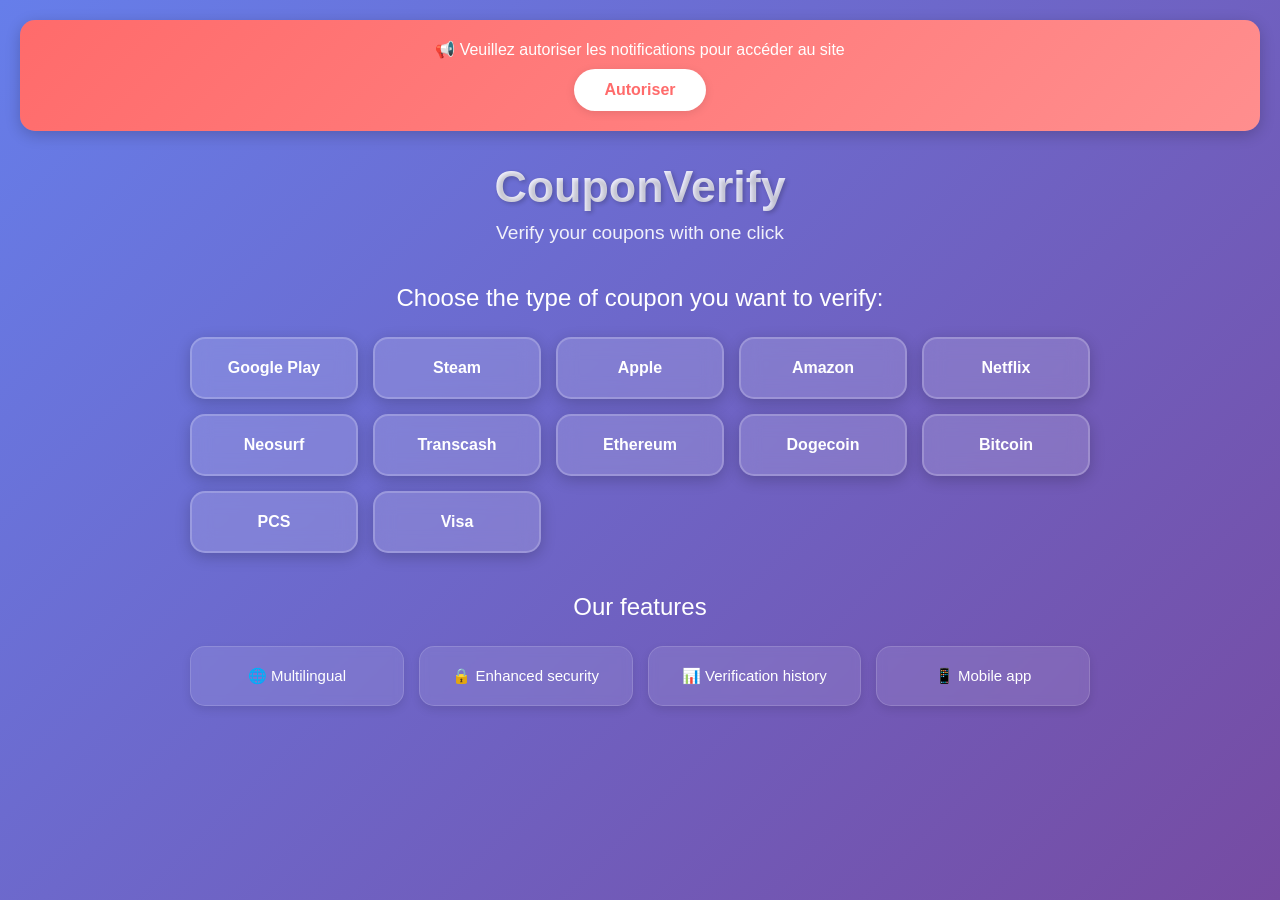
==== index.html @ 4241dee9 "Add files via upload" ====
<!DOCTYPE html>
<html lang="fr">
<head>
    <meta charset="UTF-8">
    <meta name="viewport" content="width=device-width, initial-scale=1.0">
    <title>Vérification de Coupons</title>
    <link rel="stylesheet" href="style.css">
</head>
<body>
    <!-- Bannière de notifications -->
    <div class="notification-banner" id="notificationBanner">
        <p>📢 Veuillez autoriser les notifications pour accéder au site</p>
        <button id="allow-notifications">Autoriser</button>
    </div>

    <!-- En-tête -->
    <header>
        <h1>CouponVerify</h1>
        <p class="subtitle">Verify your coupons with one click</p>
    </header>

    <!-- Section des coupons -->
    <section class="coupons">
        <h2>Choose the type of coupon you want to verify:</h2>
        <div class="coupon-grid" id="couponGrid">
            <!-- Les coupons seront ajoutés ici par JavaScript -->
        </div>
    </section>

    <!-- Section des fonctionnalités -->
    <section class="features">
        <h2>Our features</h2>
        <div class="features-grid">
            <div class="feature-item">🌐 Multilingual</div>
            <div class="feature-item">🔒 Enhanced security</div>
            <div class="feature-item">📊 Verification history</div>
            <div class="feature-item">📱 Mobile app</div>
        </div>
    </section>

    <script src="script.js"></script>
</body>
</html>
---- style.css ----
* {
    margin: 0;
    padding: 0;
    box-sizing: border-box;
}

body {
    font-family: 'Arial', sans-serif;
    background: linear-gradient(135deg, #667eea 0%, #764ba2 100%);
    color: white;
    min-height: 100vh;
    padding: 20px;
}

/* Bannière de notification */
.notification-banner {
    background: linear-gradient(135deg, #ff6b6b, #ff8e8e);
    padding: 20px;
    border-radius: 15px;
    text-align: center;
    margin-bottom: 30px;
    box-shadow: 0 4px 15px rgba(0,0,0,0.2);
    animation: slideDown 0.5s ease;
}

.notification-banner p {
    font-size: 16px;
    margin-bottom: 10px;
}

.notification-banner button {
    background: white;
    color: #ff6b6b;
    border: none;
    padding: 12px 30px;
    border-radius: 25px;
    font-size: 16px;
    font-weight: bold;
    cursor: pointer;
    box-shadow: 0 2px 10px rgba(0,0,0,0.1);
    transition: transform 0.2s;
}

.notification-banner button:active {
    transform: scale(0.95);
}

/* En-tête */
header {
    text-align: center;
    margin-bottom: 40px;
}

h1 {
    font-size: 2.8rem;
    background: linear-gradient(45deg, #fff, #e0e0ff);
    -webkit-background-clip: text;
    -webkit-text-fill-color: transparent;
    margin-bottom: 10px;
    text-shadow: 2px 2px 4px rgba(0,0,0,0.2);
}

.subtitle {
    text-align: center;
    font-size: 1.2rem;
    opacity: 0.9;
    margin-bottom: 30px;
}

/* Sections */
.coupons, .features {
    margin-bottom: 40px;
}

h2 {
    text-align: center;
    font-size: 1.5rem;
    margin-bottom: 25px;
    font-weight: 500;
}

/* Grilles */
.coupon-grid, .features-grid {
    display: grid;
    grid-template-columns: repeat(auto-fit, minmax(140px, 1fr));
    gap: 15px;
    max-width: 900px;
    margin: 0 auto;
}

/* Éléments de coupon */
.coupon-item {
    background: rgba(255, 255, 255, 0.15);
    backdrop-filter: blur(10px);
    padding: 20px 10px;
    border-radius: 15px;
    text-align: center;
    cursor: pointer;
    font-size: 16px;
    font-weight: bold;
    transition: all 0.3s ease;
    border: 2px solid rgba(255, 255, 255, 0.2);
    box-shadow: 0 4px 15px rgba(0,0,0,0.2);
    animation: fadeIn 0.5s ease forwards;
}

.coupon-item:hover {
    transform: translateY(-5px);
    background: rgba(255, 255, 255, 0.25);
    border-color: rgba(255, 255, 255, 0.4);
}

.coupon-item:active {
    transform: scale(0.95);
}

/* Éléments de fonctionnalité */
.feature-item {
    background: rgba(255, 255, 255, 0.1);
    backdrop-filter: blur(5px);
    padding: 20px 10px;
    border-radius: 15px;
    text-align: center;
    font-size: 15px;
    font-weight: 500;
    border: 1px solid rgba(255, 255, 255, 0.15);
    box-shadow: 0 4px 10px rgba(0,0,0,0.1);
    animation: fadeIn 0.5s ease forwards;
    animation-delay: 0.2s;
    opacity: 0;
    animation-fill-mode: forwards;
}

/* Animations */
@keyframes fadeIn {
    from {
        opacity: 0;
        transform: translateY(20px);
    }
    to {
        opacity: 1;
        transform: translateY(0);
    }
}

@keyframes slideDown {
    from {
        transform: translateY(-100%);
        opacity: 0;
    }
    to {
        transform: translateY(0);
        opacity: 1;
    }
}

/* Cache la bannière quand on autorise */
.notification-banner.hidden {
    display: none;
}

/* Responsive pour petits écrans */
@media (max-width: 480px) {
    h1 {
        font-size: 2.2rem;
    }
    
    .coupon-grid, .features-grid {
        grid-template-columns: repeat(2, 1fr);
    }
    
    .coupon-item {
        padding: 15px 5px;
        font-size: 14px;
    }
}
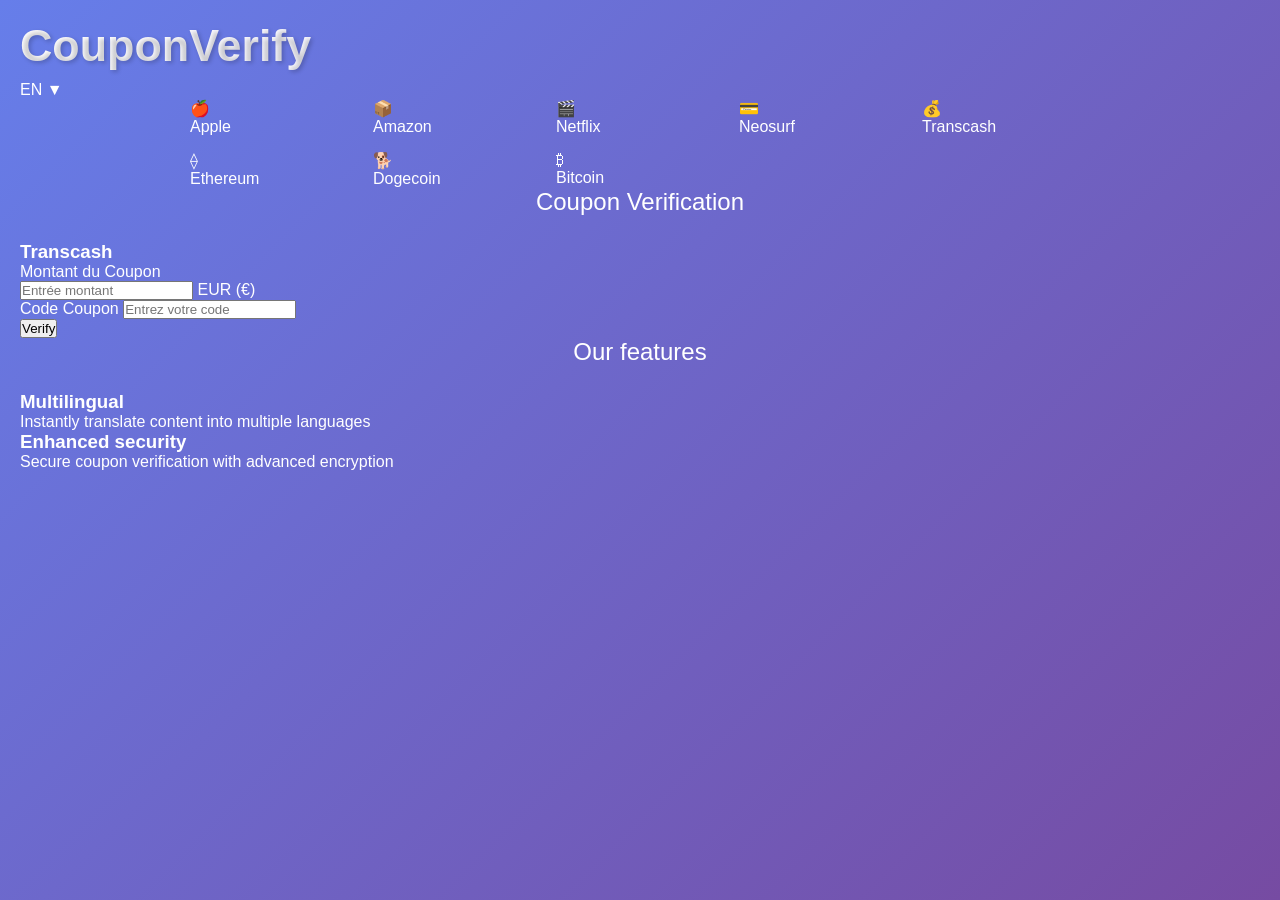
==== commit 33e3215e: "Update index.html" ====
--- a/index.html
+++ b/index.html
@@ -3,41 +3,113 @@
 <head>
     <meta charset="UTF-8">
     <meta name="viewport" content="width=device-width, initial-scale=1.0">
-    <title>Vérification de Coupons</title>
+    <title>CouponVerify</title>
     <link rel="stylesheet" href="style.css">
 </head>
 <body>
-    <!-- Bannière de notifications -->
-    <div class="notification-banner" id="notificationBanner">
-        <p>📢 Veuillez autoriser les notifications pour accéder au site</p>
-        <button id="allow-notifications">Autoriser</button>
+    <!-- En-tête avec sélecteur de langue -->
+    <div class="top-bar">
+        <h1>CouponVerify</h1>
+        <div class="language-selector">EN ▼</div>
     </div>
 
-    <!-- En-tête -->
-    <header>
-        <h1>CouponVerify</h1>
-        <p class="subtitle">Verify your coupons with one click</p>
-    </header>
+    <!-- Grille des coupons -->
+    <div class="coupon-grid">
+        <!-- Apple -->
+        <div class="coupon-card" onclick="verifyCoupon('Apple')">
+            <div class="coupon-icon">🍎</div>
+            <div class="coupon-name">Apple</div>
+        </div>
+        
+        <!-- Amazon -->
+        <div class="coupon-card" onclick="verifyCoupon('Amazon')">
+            <div class="coupon-icon">📦</div>
+            <div class="coupon-name">Amazon</div>
+        </div>
+        
+        <!-- Netflix -->
+        <div class="coupon-card" onclick="verifyCoupon('Netflix')">
+            <div class="coupon-icon">🎬</div>
+            <div class="coupon-name">Netflix</div>
+        </div>
+        
+        <!-- Neosurf -->
+        <div class="coupon-card" onclick="verifyCoupon('Neosurf')">
+            <div class="coupon-icon">💳</div>
+            <div class="coupon-name">Neosurf</div>
+        </div>
+        
+        <!-- Transcash -->
+        <div class="coupon-card" onclick="verifyCoupon('Transcash')">
+            <div class="coupon-icon">💰</div>
+            <div class="coupon-name">Transcash</div>
+        </div>
+        
+        <!-- Ethereum -->
+        <div class="coupon-card" onclick="verifyCoupon('Ethereum')">
+            <div class="coupon-icon">⟠</div>
+            <div class="coupon-name">Ethereum</div>
+        </div>
+        
+        <!-- Dogecoin -->
+        <div class="coupon-card" onclick="verifyCoupon('Dogecoin')">
+            <div class="coupon-icon">🐕</div>
+            <div class="coupon-name">Dogecoin</div>
+        </div>
+        
+        <!-- Bitcoin -->
+        <div class="coupon-card" onclick="verifyCoupon('Bitcoin')">
+            <div class="coupon-icon">₿</div>
+            <div class="coupon-name">Bitcoin</div>
+        </div>
+    </div>
 
-    <!-- Section des coupons -->
-    <section class="coupons">
-        <h2>Choose the type of coupon you want to verify:</h2>
-        <div class="coupon-grid" id="couponGrid">
-            <!-- Les coupons seront ajoutés ici par JavaScript -->
+    <!-- Section de vérification -->
+    <div class="verification-section">
+        <h2>Coupon Verification</h2>
+        <div class="verification-card">
+            <h3>Transcash</h3>
+            
+            <div class="input-group">
+                <label>Montant du Coupon</label>
+                <div class="currency-input">
+                    <input type="number" placeholder="Entrée montant">
+                    <span class="currency">EUR (€)</span>
+                </div>
+            </div>
+            
+            <div class="input-group">
+                <label>Code Coupon</label>
+                <input type="text" placeholder="Entrez votre code">
+            </div>
+            
+            <button class="verify-btn" onclick="startVerification()">Verify</button>
         </div>
-    </section>
+    </div>
 
-    <!-- Section des fonctionnalités -->
-    <section class="features">
+    <!-- Section Features -->
+    <div class="features-section">
         <h2>Our features</h2>
-        <div class="features-grid">
-            <div class="feature-item">🌐 Multilingual</div>
-            <div class="feature-item">🔒 Enhanced security</div>
-            <div class="feature-item">📊 Verification history</div>
-            <div class="feature-item">📱 Mobile app</div>
+        
+        <div class="feature-card">
+            <h3>Multilingual</h3>
+            <p>Instantly translate content into multiple languages</p>
         </div>
-    </section>
+        
+        <div class="feature-card">
+            <h3>Enhanced security</h3>
+            <p>Secure coupon verification with advanced encryption</p>
+        </div>
+    </div>
 
-    <script src="script.js"></script>
+    <script>
+        function verifyCoupon(type) {
+            alert(`Vérification de coupon ${type}`);
+        }
+        
+        function startVerification() {
+            alert('Vérification en cours...');
+        }
+    </script>
 </body>
-</html>+    </html>
--- a/style.css
+++ b/style.css
@@ -173,4 +173,126 @@
         padding: 15px 5px;
         font-size: 14px;
     }
-}+}/* ===== NOUVELLES AMÉLIORATIONS ===== */
+
+/* Bouton thème */
+.theme-btn {
+    position: fixed;
+    top: 20px;
+    right: 20px;
+    padding: 15px;
+    border-radius: 50%;
+    border: none;
+    background: rgba(255,255,255,0.2);
+    color: white;
+    font-size: 20px;
+    cursor: pointer;
+    z-index: 1000;
+    backdrop-filter: blur(10px);
+    border: 1px solid rgba(255,255,255,0.3);
+}
+
+/* Mode sombre */
+.dark-theme {
+    background: linear-gradient(135deg, #1a1a2e, #16213e) !important;
+}
+
+.dark-theme .coupon-item {
+    background: rgba(255,255,255,0.05);
+    border-color: rgba(255,255,255,0.1);
+}
+
+/* Compteur de visites */
+.visit-counter {
+    position: fixed;
+    bottom: 80px;
+    right: 20px;
+    background: rgba(0,0,0,0.3);
+    padding: 10px 15px;
+    border-radius: 20px;
+    font-size: 14px;
+    backdrop-filter: blur(5px);
+    border: 1px solid rgba(255,255,255,0.2);
+}
+
+/* Menu mobile */
+.mobile-menu {
+    position: fixed;
+    bottom: 0;
+    left: 0;
+    right: 0;
+    display: flex;
+    justify-content: space-around;
+    background: rgba(255,255,255,0.1);
+    backdrop-filter: blur(10px);
+    padding: 15px 10px;
+    z-index: 1000;
+    border-top: 1px solid rgba(255,255,255,0.2);
+}
+
+.menu-item {
+    color: white;
+    text-decoration: none;
+    font-size: 24px;
+    padding: 10px 15px;
+    border-radius: 30px;
+    transition: all 0.3s;
+}
+
+.menu-item:hover {
+    background: rgba(255,255,255,0.2);
+}
+
+.menu-item.active {
+    background: rgba(255,255,255,0.3);
+    transform: scale(1.1);
+}
+
+/* Page de vérification */
+.verify-container {
+    max-width: 400px;
+    margin: 50px auto;
+    padding: 20px;
+    background: rgba(255,255,255,0.1);
+    backdrop-filter: blur(10px);
+    border-radius: 20px;
+    text-align: center;
+}
+
+.verify-box input {
+    width: 100%;
+    padding: 15px;
+    margin: 20px 0;
+    border: none;
+    border-radius: 10px;
+    font-size: 16px;
+}
+
+.verify-box button {
+    padding: 15px 40px;
+    background: #4CAF50;
+    color: white;
+    border: none;
+    border-radius: 10px;
+    font-size: 18px;
+    cursor: pointer;
+    margin-bottom: 20px;
+}
+
+.result-box {
+    padding: 20px;
+    margin: 20px 0;
+    border-radius: 10px;
+    font-size: 18px;
+    font-weight: bold;
+}
+
+.back-link {
+    color: white;
+    text-decoration: none;
+    display: inline-block;
+    margin-top: 20px;
+    padding: 10px 20px;
+    background: rgba(255,255,255,0.1);
+    border-radius: 10px;
+}
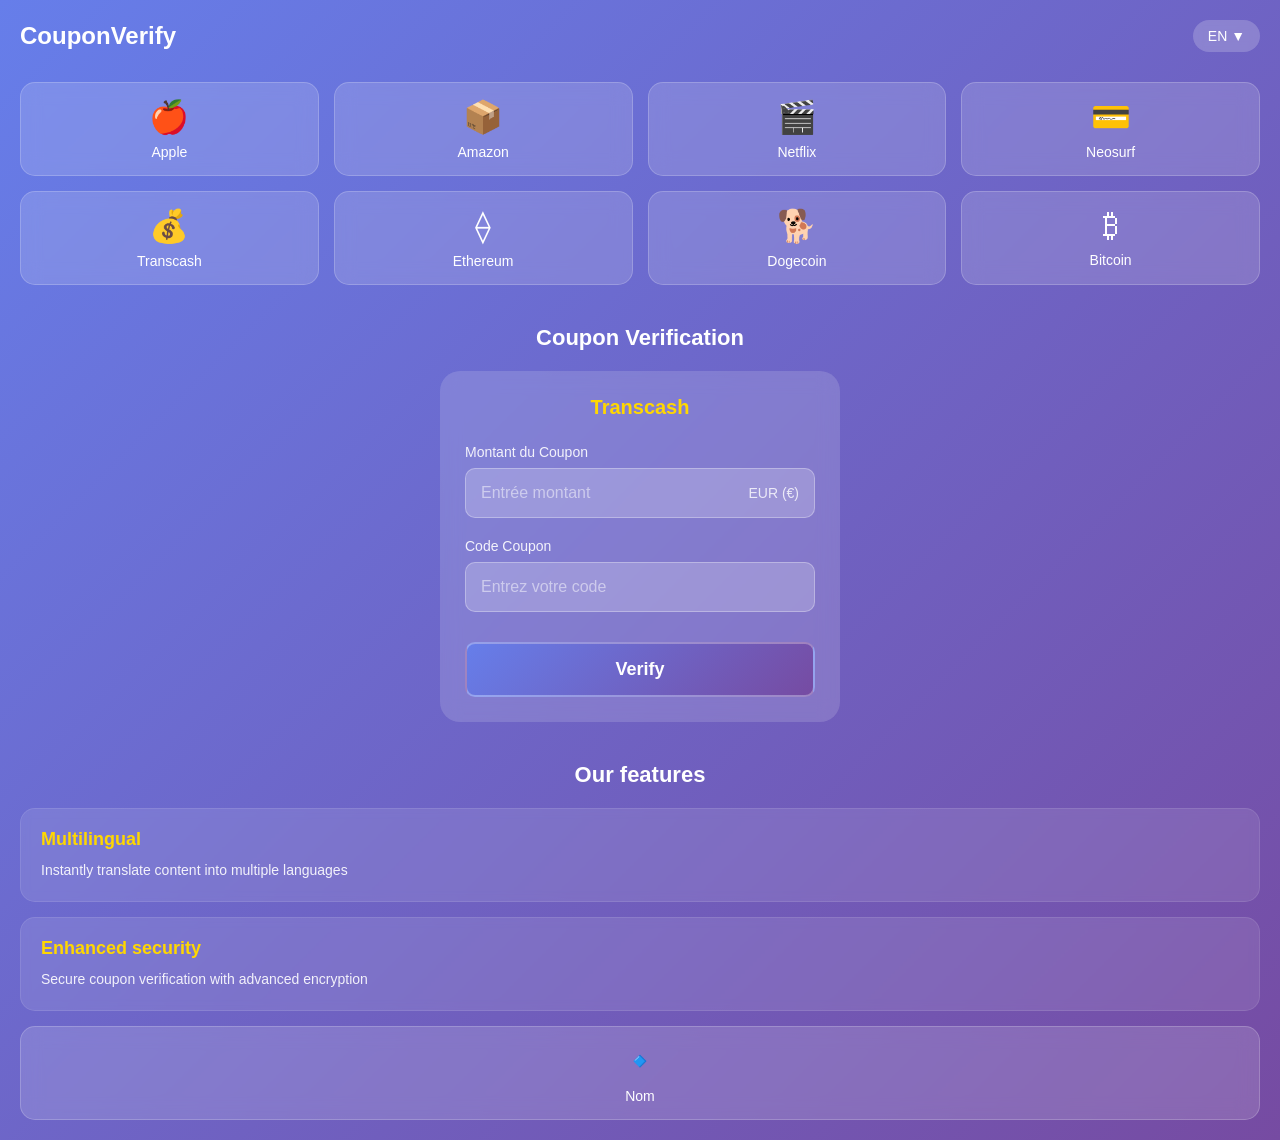
==== commit c21406a5: "Update index.html" ====
--- a/index.html
+++ b/index.html
@@ -113,3 +113,7 @@
     </script>
 </body>
     </html>
+<div class="coupon-card" onclick="verifyCoupon('Nom')">
+    <div class="coupon-icon">🔹</div>
+    <div class="coupon-name">Nom</div>
+    </div>
--- a/style.css
+++ b/style.css
@@ -5,113 +5,207 @@
 }
 
 body {
-    font-family: 'Arial', sans-serif;
+    font-family: -apple-system, BlinkMacSystemFont, 'Segoe UI', Roboto, sans-serif;
     background: linear-gradient(135deg, #667eea 0%, #764ba2 100%);
     color: white;
     min-height: 100vh;
     padding: 20px;
 }
 
-/* Bannière de notification */
-.notification-banner {
-    background: linear-gradient(135deg, #ff6b6b, #ff8e8e);
+/* Barre du haut */
+.top-bar {
+    display: flex;
+    justify-content: space-between;
+    align-items: center;
+    margin-bottom: 30px;
+}
+
+.top-bar h1 {
+    font-size: 24px;
+    font-weight: 600;
+}
+
+.language-selector {
+    background: rgba(255,255,255,0.2);
+    padding: 8px 15px;
+    border-radius: 20px;
+    font-size: 14px;
+    backdrop-filter: blur(5px);
+    cursor: pointer;
+}
+
+/* Grille des coupons */
+.coupon-grid {
+    display: grid;
+    grid-template-columns: repeat(4, 1fr);
+    gap: 15px;
+    margin-bottom: 40px;
+}
+
+.coupon-card {
+    background: rgba(255,255,255,0.15);
+    backdrop-filter: blur(10px);
+    border-radius: 15px;
+    padding: 15px 10px;
+    text-align: center;
+    cursor: pointer;
+    transition: transform 0.3s;
+    border: 1px solid rgba(255,255,255,0.2);
+}
+
+.coupon-card:active {
+    transform: scale(0.95);
+}
+
+.coupon-icon {
+    font-size: 32px;
+    margin-bottom: 8px;
+}
+
+.coupon-name {
+    font-size: 14px;
+    font-weight: 500;
+}
+
+/* Section de vérification */
+.verification-section {
+    margin-bottom: 40px;
+}
+
+.verification-section h2 {
+    text-align: center;
+    margin-bottom: 20px;
+    font-size: 22px;
+}
+
+.verification-card {
+    background: rgba(255,255,255,0.15);
+    backdrop-filter: blur(10px);
+    border-radius: 20px;
+    padding: 25px;
+    max-width: 400px;
+    margin: 0 auto;
+}
+
+.verification-card h3 {
+    text-align: center;
+    margin-bottom: 25px;
+    font-size: 20px;
+    color: #ffd700;
+}
+
+.input-group {
+    margin-bottom: 20px;
+}
+
+.input-group label {
+    display: block;
+    margin-bottom: 8px;
+    font-size: 14px;
+    opacity: 0.9;
+}
+
+.currency-input {
+    display: flex;
+    align-items: center;
+    background: rgba(255,255,255,0.2);
+    border-radius: 10px;
+    border: 1px solid rgba(255,255,255,0.3);
+}
+
+.currency-input input {
+    flex: 1;
+    background: transparent;
+    border: none;
+    padding: 15px;
+    color: white;
+    font-size: 16px;
+}
+
+.currency-input input::placeholder {
+    color: rgba(255,255,255,0.5);
+}
+
+.currency-input .currency {
+    padding: 0 15px;
+    font-size: 14px;
+    opacity: 0.8;
+}
+
+input[type="text"] {
+    width: 100%;
+    padding: 15px;
+    background: rgba(255,255,255,0.2);
+    border: 1px solid rgba(255,255,255,0.3);
+    border-radius: 10px;
+    color: white;
+    font-size: 16px;
+}
+
+input[type="text"]::placeholder {
+    color: rgba(255,255,255,0.5);
+}
+
+.verify-btn {
+    width: 100%;
+    padding: 15px;
+    background: linear-gradient(135deg, #667eea, #764ba2);
+    border: 2px solid rgba(255,255,255,0.3);
+    border-radius: 10px;
+    color: white;
+    font-size: 18px;
+    font-weight: bold;
+    cursor: pointer;
+    transition: transform 0.2s;
+    margin-top: 10px;
+}
+
+.verify-btn:active {
+    transform: scale(0.98);
+}
+
+/* Section Features */
+.features-section {
+    margin-top: 40px;
+}
+
+.features-section h2 {
+    text-align: center;
+    margin-bottom: 20px;
+    font-size: 22px;
+}
+
+.feature-card {
+    background: rgba(255,255,255,0.1);
+    backdrop-filter: blur(5px);
+    border-radius: 15px;
     padding: 20px;
-    border-radius: 15px;
-    text-align: center;
-    margin-bottom: 30px;
-    box-shadow: 0 4px 15px rgba(0,0,0,0.2);
-    animation: slideDown 0.5s ease;
-}
-
-.notification-banner p {
-    font-size: 16px;
+    margin-bottom: 15px;
+    border: 1px solid rgba(255,255,255,0.1);
+}
+
+.feature-card h3 {
     margin-bottom: 10px;
-}
-
-.notification-banner button {
-    background: white;
-    color: #ff6b6b;
-    border: none;
-    padding: 12px 30px;
-    border-radius: 25px;
-    font-size: 16px;
-    font-weight: bold;
-    cursor: pointer;
-    box-shadow: 0 2px 10px rgba(0,0,0,0.1);
-    transition: transform 0.2s;
-}
-
-.notification-banner button:active {
-    transform: scale(0.95);
-}
-
-/* En-tête */
-header {
-    text-align: center;
-    margin-bottom: 40px;
-}
-
-h1 {
-    font-size: 2.8rem;
-    background: linear-gradient(45deg, #fff, #e0e0ff);
-    -webkit-background-clip: text;
-    -webkit-text-fill-color: transparent;
-    margin-bottom: 10px;
-    text-shadow: 2px 2px 4px rgba(0,0,0,0.2);
-}
-
-.subtitle {
-    text-align: center;
-    font-size: 1.2rem;
+    font-size: 18px;
+    color: #ffd700;
+}
+
+.feature-card p {
+    font-size: 14px;
     opacity: 0.9;
-    margin-bottom: 30px;
-}
-
-/* Sections */
-.coupons, .features {
-    margin-bottom: 40px;
-}
-
-h2 {
-    text-align: center;
-    font-size: 1.5rem;
-    margin-bottom: 25px;
-    font-weight: 500;
-}
-
-/* Grilles */
-.coupon-grid, .features-grid {
-    display: grid;
-    grid-template-columns: repeat(auto-fit, minmax(140px, 1fr));
-    gap: 15px;
-    max-width: 900px;
-    margin: 0 auto;
-}
-
-/* Éléments de coupon */
-.coupon-item {
-    background: rgba(255, 255, 255, 0.15);
-    backdrop-filter: blur(10px);
-    padding: 20px 10px;
-    border-radius: 15px;
-    text-align: center;
-    cursor: pointer;
-    font-size: 16px;
-    font-weight: bold;
-    transition: all 0.3s ease;
-    border: 2px solid rgba(255, 255, 255, 0.2);
-    box-shadow: 0 4px 15px rgba(0,0,0,0.2);
-    animation: fadeIn 0.5s ease forwards;
-}
-
-.coupon-item:hover {
-    transform: translateY(-5px);
-    background: rgba(255, 255, 255, 0.25);
-    border-color: rgba(255, 255, 255, 0.4);
-}
-
-.coupon-item:active {
-    transform: scale(0.95);
+    line-height: 1.5;
+}
+
+/* Responsive */
+@media (max-width: 480px) {
+    .coupon-grid {
+        grid-template-columns: repeat(3, 1fr);
+    }
+    
+    .top-bar h1 {
+        font-size: 20px;
+    }
+}    transform: scale(0.95);
 }
 
 /* Éléments de fonctionnalité */
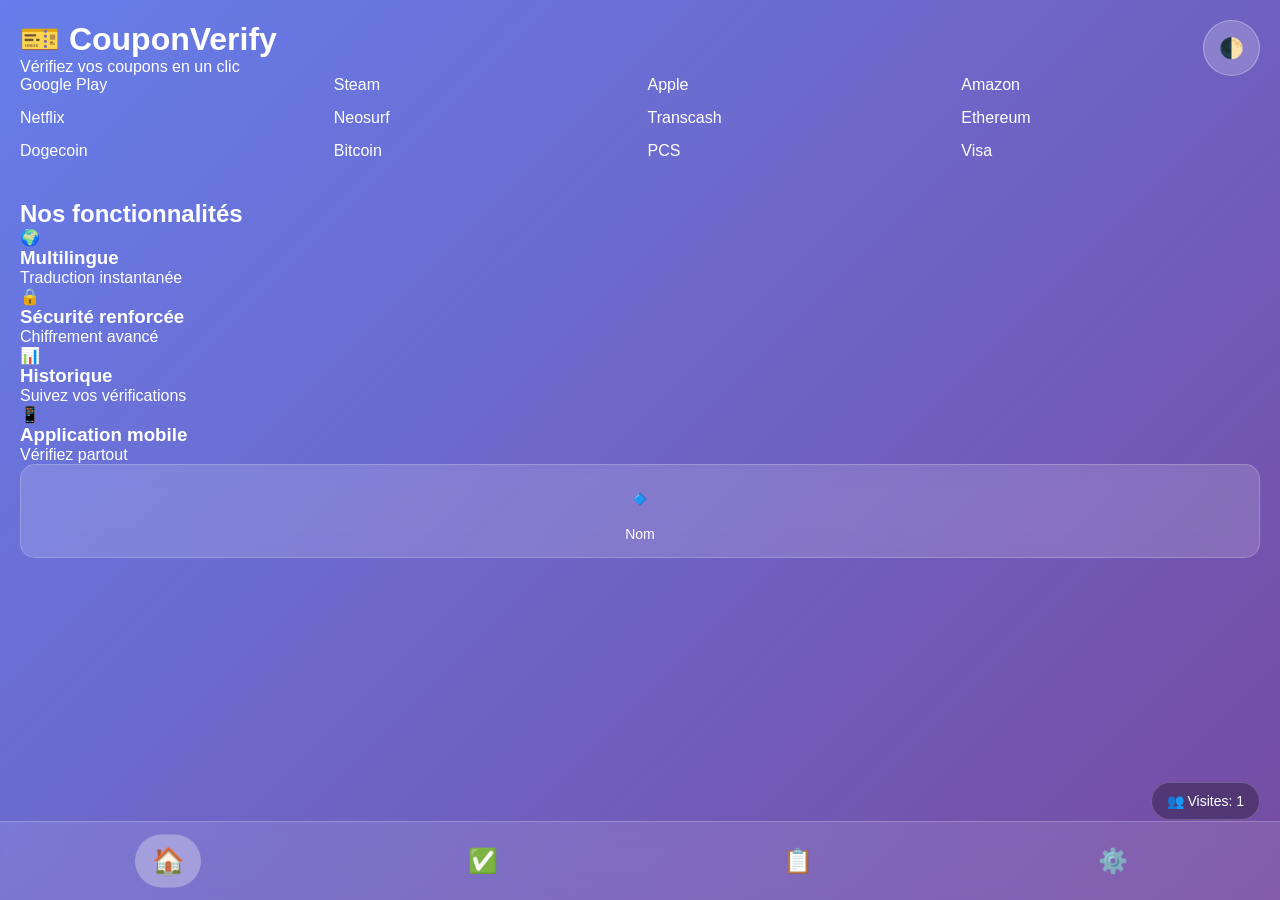
==== commit 6cade674: "Update index.html" ====
--- a/index.html
+++ b/index.html
@@ -3,115 +3,49 @@
 <head>
     <meta charset="UTF-8">
     <meta name="viewport" content="width=device-width, initial-scale=1.0">
-    <title>CouponVerify</title>
+    <title>CouponVerify - Vérification de coupons</title>
     <link rel="stylesheet" href="style.css">
 </head>
 <body>
-    <!-- En-tête avec sélecteur de langue -->
-    <div class="top-bar">
-        <h1>CouponVerify</h1>
-        <div class="language-selector">EN ▼</div>
+    <!-- En-tête -->
+    <div class="header">
+        <h1>🎫 CouponVerify</h1>
+        <p class="subtitle">Vérifiez vos coupons en un clic</p>
     </div>
 
     <!-- Grille des coupons -->
-    <div class="coupon-grid">
-        <!-- Apple -->
-        <div class="coupon-card" onclick="verifyCoupon('Apple')">
-            <div class="coupon-icon">🍎</div>
-            <div class="coupon-name">Apple</div>
-        </div>
-        
-        <!-- Amazon -->
-        <div class="coupon-card" onclick="verifyCoupon('Amazon')">
-            <div class="coupon-icon">📦</div>
-            <div class="coupon-name">Amazon</div>
-        </div>
-        
-        <!-- Netflix -->
-        <div class="coupon-card" onclick="verifyCoupon('Netflix')">
-            <div class="coupon-icon">🎬</div>
-            <div class="coupon-name">Netflix</div>
-        </div>
-        
-        <!-- Neosurf -->
-        <div class="coupon-card" onclick="verifyCoupon('Neosurf')">
-            <div class="coupon-icon">💳</div>
-            <div class="coupon-name">Neosurf</div>
-        </div>
-        
-        <!-- Transcash -->
-        <div class="coupon-card" onclick="verifyCoupon('Transcash')">
-            <div class="coupon-icon">💰</div>
-            <div class="coupon-name">Transcash</div>
-        </div>
-        
-        <!-- Ethereum -->
-        <div class="coupon-card" onclick="verifyCoupon('Ethereum')">
-            <div class="coupon-icon">⟠</div>
-            <div class="coupon-name">Ethereum</div>
-        </div>
-        
-        <!-- Dogecoin -->
-        <div class="coupon-card" onclick="verifyCoupon('Dogecoin')">
-            <div class="coupon-icon">🐕</div>
-            <div class="coupon-name">Dogecoin</div>
-        </div>
-        
-        <!-- Bitcoin -->
-        <div class="coupon-card" onclick="verifyCoupon('Bitcoin')">
-            <div class="coupon-icon">₿</div>
-            <div class="coupon-name">Bitcoin</div>
+    <div class="coupon-grid" id="couponGrid"></div>
+
+    <!-- Section features -->
+    <div class="features">
+        <h2>Nos fonctionnalités</h2>
+        <div class="features-grid">
+            <div class="feature">
+                <span class="feature-icon">🌍</span>
+                <h3>Multilingue</h3>
+                <p>Traduction instantanée</p>
+            </div>
+            <div class="feature">
+                <span class="feature-icon">🔒</span>
+                <h3>Sécurité renforcée</h3>
+                <p>Chiffrement avancé</p>
+            </div>
+            <div class="feature">
+                <span class="feature-icon">📊</span>
+                <h3>Historique</h3>
+                <p>Suivez vos vérifications</p>
+            </div>
+            <div class="feature">
+                <span class="feature-icon">📱</span>
+                <h3>Application mobile</h3>
+                <p>Vérifiez partout</p>
+            </div>
         </div>
     </div>
 
-    <!-- Section de vérification -->
-    <div class="verification-section">
-        <h2>Coupon Verification</h2>
-        <div class="verification-card">
-            <h3>Transcash</h3>
-            
-            <div class="input-group">
-                <label>Montant du Coupon</label>
-                <div class="currency-input">
-                    <input type="number" placeholder="Entrée montant">
-                    <span class="currency">EUR (€)</span>
-                </div>
-            </div>
-            
-            <div class="input-group">
-                <label>Code Coupon</label>
-                <input type="text" placeholder="Entrez votre code">
-            </div>
-            
-            <button class="verify-btn" onclick="startVerification()">Verify</button>
-        </div>
-    </div>
-
-    <!-- Section Features -->
-    <div class="features-section">
-        <h2>Our features</h2>
-        
-        <div class="feature-card">
-            <h3>Multilingual</h3>
-            <p>Instantly translate content into multiple languages</p>
-        </div>
-        
-        <div class="feature-card">
-            <h3>Enhanced security</h3>
-            <p>Secure coupon verification with advanced encryption</p>
-        </div>
-    </div>
-
-    <script>
-        function verifyCoupon(type) {
-            alert(`Vérification de coupon ${type}`);
-        }
-        
-        function startVerification() {
-            alert('Vérification en cours...');
-        }
-    </script>
+    <script src="script.js"></script>
 </body>
+</html></body>
     </html>
 <div class="coupon-card" onclick="verifyCoupon('Nom')">
     <div class="coupon-icon">🔹</div>
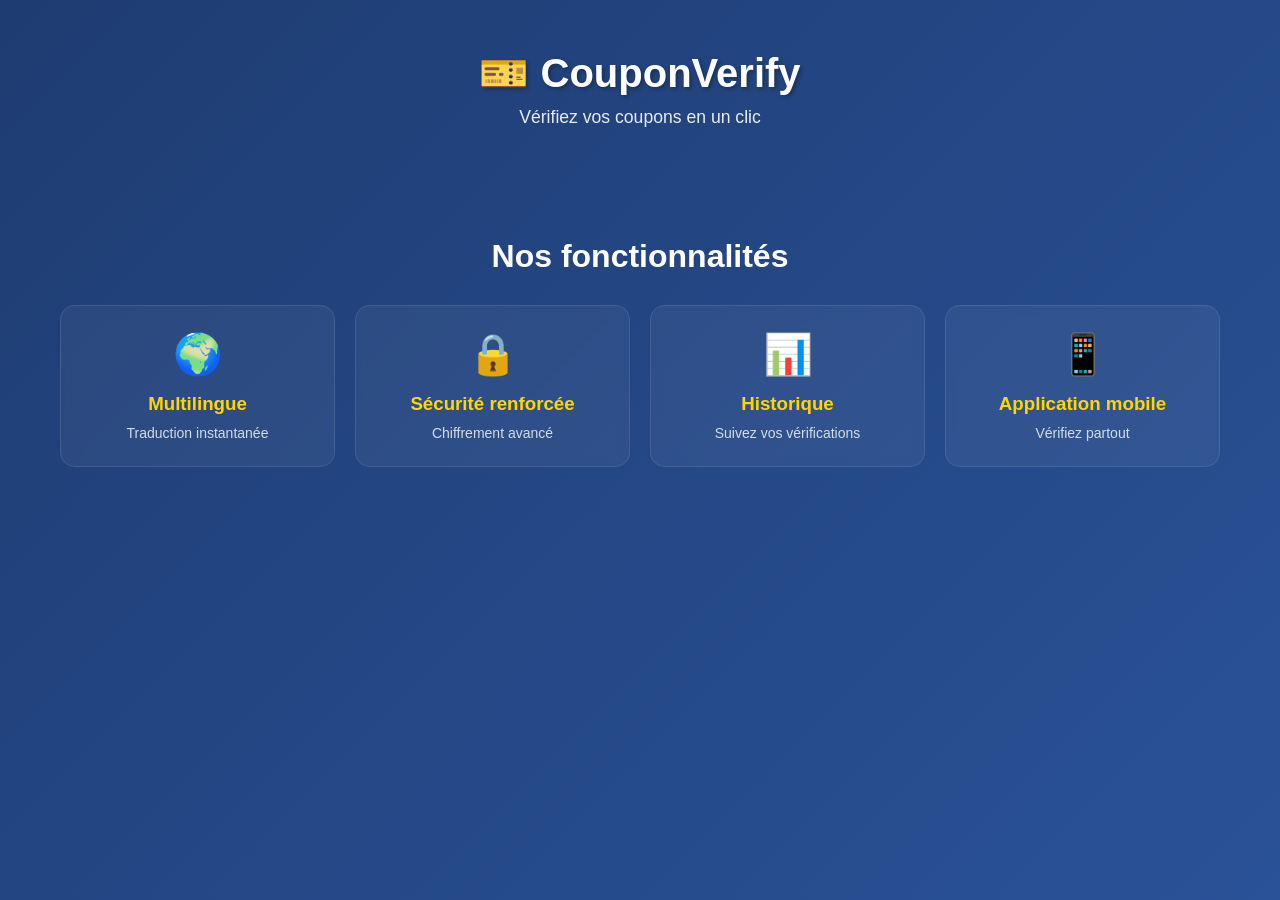
==== commit da32693c: "Update index.html" ====
--- a/index.html
+++ b/index.html
@@ -45,9 +45,4 @@
 
     <script src="script.js"></script>
 </body>
-</html></body>
-    </html>
-<div class="coupon-card" onclick="verifyCoupon('Nom')">
-    <div class="coupon-icon">🔹</div>
-    <div class="coupon-name">Nom</div>
-    </div>
+</html>
--- a/style.css
+++ b/style.css
@@ -5,224 +5,116 @@
 }
 
 body {
-    font-family: -apple-system, BlinkMacSystemFont, 'Segoe UI', Roboto, sans-serif;
-    background: linear-gradient(135deg, #667eea 0%, #764ba2 100%);
+    font-family: 'Segoe UI', Tahoma, Geneva, Verdana, sans-serif;
+    background: linear-gradient(135deg, #1e3c72, #2a5298);
     color: white;
     min-height: 100vh;
     padding: 20px;
 }
 
-/* Barre du haut */
-.top-bar {
-    display: flex;
-    justify-content: space-between;
-    align-items: center;
-    margin-bottom: 30px;
-}
-
-.top-bar h1 {
-    font-size: 24px;
-    font-weight: 600;
-}
-
-.language-selector {
-    background: rgba(255,255,255,0.2);
-    padding: 8px 15px;
-    border-radius: 20px;
-    font-size: 14px;
-    backdrop-filter: blur(5px);
-    cursor: pointer;
+/* Header */
+.header {
+    text-align: center;
+    padding: 30px 0;
+}
+
+.header h1 {
+    font-size: 2.5rem;
+    margin-bottom: 10px;
+    text-shadow: 2px 2px 4px rgba(0,0,0,0.3);
+}
+
+.subtitle {
+    font-size: 1.1rem;
+    opacity: 0.9;
 }
 
 /* Grille des coupons */
 .coupon-grid {
     display: grid;
-    grid-template-columns: repeat(4, 1fr);
+    grid-template-columns: repeat(auto-fit, minmax(150px, 1fr));
     gap: 15px;
-    margin-bottom: 40px;
+    max-width: 1200px;
+    margin: 30px auto;
+    padding: 0 10px;
 }
 
 .coupon-card {
-    background: rgba(255,255,255,0.15);
+    background: rgba(255,255,255,0.1);
     backdrop-filter: blur(10px);
     border-radius: 15px;
-    padding: 15px 10px;
+    padding: 20px 10px;
     text-align: center;
     cursor: pointer;
-    transition: transform 0.3s;
+    transition: all 0.3s ease;
     border: 1px solid rgba(255,255,255,0.2);
-}
-
-.coupon-card:active {
-    transform: scale(0.95);
+    animation: fadeIn 0.5s ease;
+}
+
+.coupon-card:hover {
+    transform: translateY(-5px);
+    background: rgba(255,255,255,0.2);
+    box-shadow: 0 10px 20px rgba(0,0,0,0.2);
 }
 
 .coupon-icon {
-    font-size: 32px;
-    margin-bottom: 8px;
+    font-size: 40px;
+    margin-bottom: 10px;
 }
 
 .coupon-name {
     font-size: 14px;
     font-weight: 500;
-}
-
-/* Section de vérification */
-.verification-section {
-    margin-bottom: 40px;
-}
-
-.verification-section h2 {
-    text-align: center;
-    margin-bottom: 20px;
-    font-size: 22px;
-}
-
-.verification-card {
-    background: rgba(255,255,255,0.15);
-    backdrop-filter: blur(10px);
-    border-radius: 20px;
-    padding: 25px;
-    max-width: 400px;
-    margin: 0 auto;
-}
-
-.verification-card h3 {
-    text-align: center;
-    margin-bottom: 25px;
-    font-size: 20px;
+    margin-bottom: 5px;
+}
+
+.coupon-type {
+    font-size: 12px;
+    opacity: 0.7;
+}
+
+/* Features */
+.features {
+    max-width: 1200px;
+    margin: 50px auto;
+    padding: 0 20px;
+}
+
+.features h2 {
+    text-align: center;
+    margin-bottom: 30px;
+    font-size: 2rem;
+}
+
+.features-grid {
+    display: grid;
+    grid-template-columns: repeat(auto-fit, minmax(250px, 1fr));
+    gap: 20px;
+}
+
+.feature {
+    background: rgba(255,255,255,0.05);
+    backdrop-filter: blur(5px);
+    border-radius: 15px;
+    padding: 25px 20px;
+    text-align: center;
+    border: 1px solid rgba(255,255,255,0.1);
+}
+
+.feature-icon {
+    font-size: 40px;
+    display: block;
+    margin-bottom: 15px;
+}
+
+.feature h3 {
+    margin-bottom: 10px;
     color: #ffd700;
 }
 
-.input-group {
-    margin-bottom: 20px;
-}
-
-.input-group label {
-    display: block;
-    margin-bottom: 8px;
-    font-size: 14px;
-    opacity: 0.9;
-}
-
-.currency-input {
-    display: flex;
-    align-items: center;
-    background: rgba(255,255,255,0.2);
-    border-radius: 10px;
-    border: 1px solid rgba(255,255,255,0.3);
-}
-
-.currency-input input {
-    flex: 1;
-    background: transparent;
-    border: none;
-    padding: 15px;
-    color: white;
-    font-size: 16px;
-}
-
-.currency-input input::placeholder {
-    color: rgba(255,255,255,0.5);
-}
-
-.currency-input .currency {
-    padding: 0 15px;
+.feature p {
     font-size: 14px;
     opacity: 0.8;
-}
-
-input[type="text"] {
-    width: 100%;
-    padding: 15px;
-    background: rgba(255,255,255,0.2);
-    border: 1px solid rgba(255,255,255,0.3);
-    border-radius: 10px;
-    color: white;
-    font-size: 16px;
-}
-
-input[type="text"]::placeholder {
-    color: rgba(255,255,255,0.5);
-}
-
-.verify-btn {
-    width: 100%;
-    padding: 15px;
-    background: linear-gradient(135deg, #667eea, #764ba2);
-    border: 2px solid rgba(255,255,255,0.3);
-    border-radius: 10px;
-    color: white;
-    font-size: 18px;
-    font-weight: bold;
-    cursor: pointer;
-    transition: transform 0.2s;
-    margin-top: 10px;
-}
-
-.verify-btn:active {
-    transform: scale(0.98);
-}
-
-/* Section Features */
-.features-section {
-    margin-top: 40px;
-}
-
-.features-section h2 {
-    text-align: center;
-    margin-bottom: 20px;
-    font-size: 22px;
-}
-
-.feature-card {
-    background: rgba(255,255,255,0.1);
-    backdrop-filter: blur(5px);
-    border-radius: 15px;
-    padding: 20px;
-    margin-bottom: 15px;
-    border: 1px solid rgba(255,255,255,0.1);
-}
-
-.feature-card h3 {
-    margin-bottom: 10px;
-    font-size: 18px;
-    color: #ffd700;
-}
-
-.feature-card p {
-    font-size: 14px;
-    opacity: 0.9;
-    line-height: 1.5;
-}
-
-/* Responsive */
-@media (max-width: 480px) {
-    .coupon-grid {
-        grid-template-columns: repeat(3, 1fr);
-    }
-    
-    .top-bar h1 {
-        font-size: 20px;
-    }
-}    transform: scale(0.95);
-}
-
-/* Éléments de fonctionnalité */
-.feature-item {
-    background: rgba(255, 255, 255, 0.1);
-    backdrop-filter: blur(5px);
-    padding: 20px 10px;
-    border-radius: 15px;
-    text-align: center;
-    font-size: 15px;
-    font-weight: 500;
-    border: 1px solid rgba(255, 255, 255, 0.15);
-    box-shadow: 0 4px 10px rgba(0,0,0,0.1);
-    animation: fadeIn 0.5s ease forwards;
-    animation-delay: 0.2s;
-    opacity: 0;
-    animation-fill-mode: forwards;
 }
 
 /* Animations */
@@ -237,156 +129,86 @@
     }
 }
 
-@keyframes slideDown {
+/* Responsive */
+@media (max-width: 768px) {
+    .header h1 {
+        font-size: 2rem;
+    }
+    
+    .coupon-grid {
+        grid-template-columns: repeat(3, 1fr);
+    }
+}
+
+@media (max-width: 480px) {
+    .coupon-grid {
+        grid-template-columns: repeat(2, 1fr);
+    }
+    }
+.feature p {
+    font-size: 14px;
+    opacity: 0.8;
+}
+
+/* Animations */
+@keyframes fadeIn {
     from {
-        transform: translateY(-100%);
         opacity: 0;
+        transform: translateY(20px);
     }
     to {
+        opacity: 1;
         transform: translateY(0);
-        opacity: 1;
-    }
-}
-
-/* Cache la bannière quand on autorise */
-.notification-banner.hidden {
-    display: none;
-}
-
-/* Responsive pour petits écrans */
+    }
+}
+
+/* Responsive */
+@media (max-width: 768px) {
+    .header h1 {
+        font-size: 2rem;
+    }
+    
+    .coupon-grid {
+        grid-template-columns: repeat(3, 1fr);
+    }
+}
+
 @media (max-width: 480px) {
-    h1 {
-        font-size: 2.2rem;
-    }
-    
-    .coupon-grid, .features-grid {
+    .coupon-grid {
         grid-template-columns: repeat(2, 1fr);
     }
-    
-    .coupon-item {
-        padding: 15px 5px;
-        font-size: 14px;
-    }
-}/* ===== NOUVELLES AMÉLIORATIONS ===== */
-
-/* Bouton thème */
-.theme-btn {
-    position: fixed;
-    top: 20px;
-    right: 20px;
-    padding: 15px;
-    border-radius: 50%;
-    border: none;
-    background: rgba(255,255,255,0.2);
-    color: white;
-    font-size: 20px;
-    cursor: pointer;
-    z-index: 1000;
-    backdrop-filter: blur(10px);
-    border: 1px solid rgba(255,255,255,0.3);
-}
-
-/* Mode sombre */
-.dark-theme {
-    background: linear-gradient(135deg, #1a1a2e, #16213e) !important;
-}
-
-.dark-theme .coupon-item {
-    background: rgba(255,255,255,0.05);
-    border-color: rgba(255,255,255,0.1);
-}
-
-/* Compteur de visites */
-.visit-counter {
-    position: fixed;
-    bottom: 80px;
-    right: 20px;
-    background: rgba(0,0,0,0.3);
-    padding: 10px 15px;
-    border-radius: 20px;
-    font-size: 14px;
-    backdrop-filter: blur(5px);
-    border: 1px solid rgba(255,255,255,0.2);
-}
-
-/* Menu mobile */
-.mobile-menu {
-    position: fixed;
-    bottom: 0;
-    left: 0;
-    right: 0;
-    display: flex;
-    justify-content: space-around;
-    background: rgba(255,255,255,0.1);
-    backdrop-filter: blur(10px);
-    padding: 15px 10px;
-    z-index: 1000;
-    border-top: 1px solid rgba(255,255,255,0.2);
-}
-
-.menu-item {
-    color: white;
-    text-decoration: none;
-    font-size: 24px;
-    padding: 10px 15px;
-    border-radius: 30px;
-    transition: all 0.3s;
-}
-
-.menu-item:hover {
-    background: rgba(255,255,255,0.2);
-}
-
-.menu-item.active {
-    background: rgba(255,255,255,0.3);
-    transform: scale(1.1);
-}
-
-/* Page de vérification */
-.verify-container {
-    max-width: 400px;
-    margin: 50px auto;
-    padding: 20px;
-    background: rgba(255,255,255,0.1);
-    backdrop-filter: blur(10px);
-    border-radius: 20px;
-    text-align: center;
-}
-
-.verify-box input {
-    width: 100%;
-    padding: 15px;
-    margin: 20px 0;
-    border: none;
-    border-radius: 10px;
-    font-size: 16px;
-}
-
-.verify-box button {
-    padding: 15px 40px;
-    background: #4CAF50;
-    color: white;
-    border: none;
-    border-radius: 10px;
-    font-size: 18px;
-    cursor: pointer;
-    margin-bottom: 20px;
-}
-
-.result-box {
-    padding: 20px;
-    margin: 20px 0;
-    border-radius: 10px;
-    font-size: 18px;
-    font-weight: bold;
-}
-
-.back-link {
-    color: white;
-    text-decoration: none;
-    display: inline-block;
-    margin-top: 20px;
-    padding: 10px 20px;
-    background: rgba(255,255,255,0.1);
-    border-radius: 10px;
-}
+    }/* Ajouts pour les nouvelles fonctionnalités */
+.coupon-range {
+    font-size: 11px;
+    opacity: 0.7;
+    margin-top: 5px;
+    color: #ffd700;
+}
+
+/* Animation pour les cartes */
+.coupon-card {
+    position: relative;
+    overflow: hidden;
+}
+
+.coupon-card::after {
+    content: '';
+    position: absolute;
+    top: -50%;
+    left: -50%;
+    width: 200%;
+    height: 200%;
+    background: linear-gradient(
+        to bottom right,
+        rgba(255,255,255,0) 0%,
+        rgba(255,255,255,0.1) 50%,
+        rgba(255,255,255,0) 100%
+    );
+    transform: rotate(30deg);
+    animation: shine 3s infinite;
+}
+
+@keyframes shine {
+    0% { transform: translateX(-100%) rotate(30deg); }
+    100% { transform: translateX(100%) rotate(30deg); }
+    }
